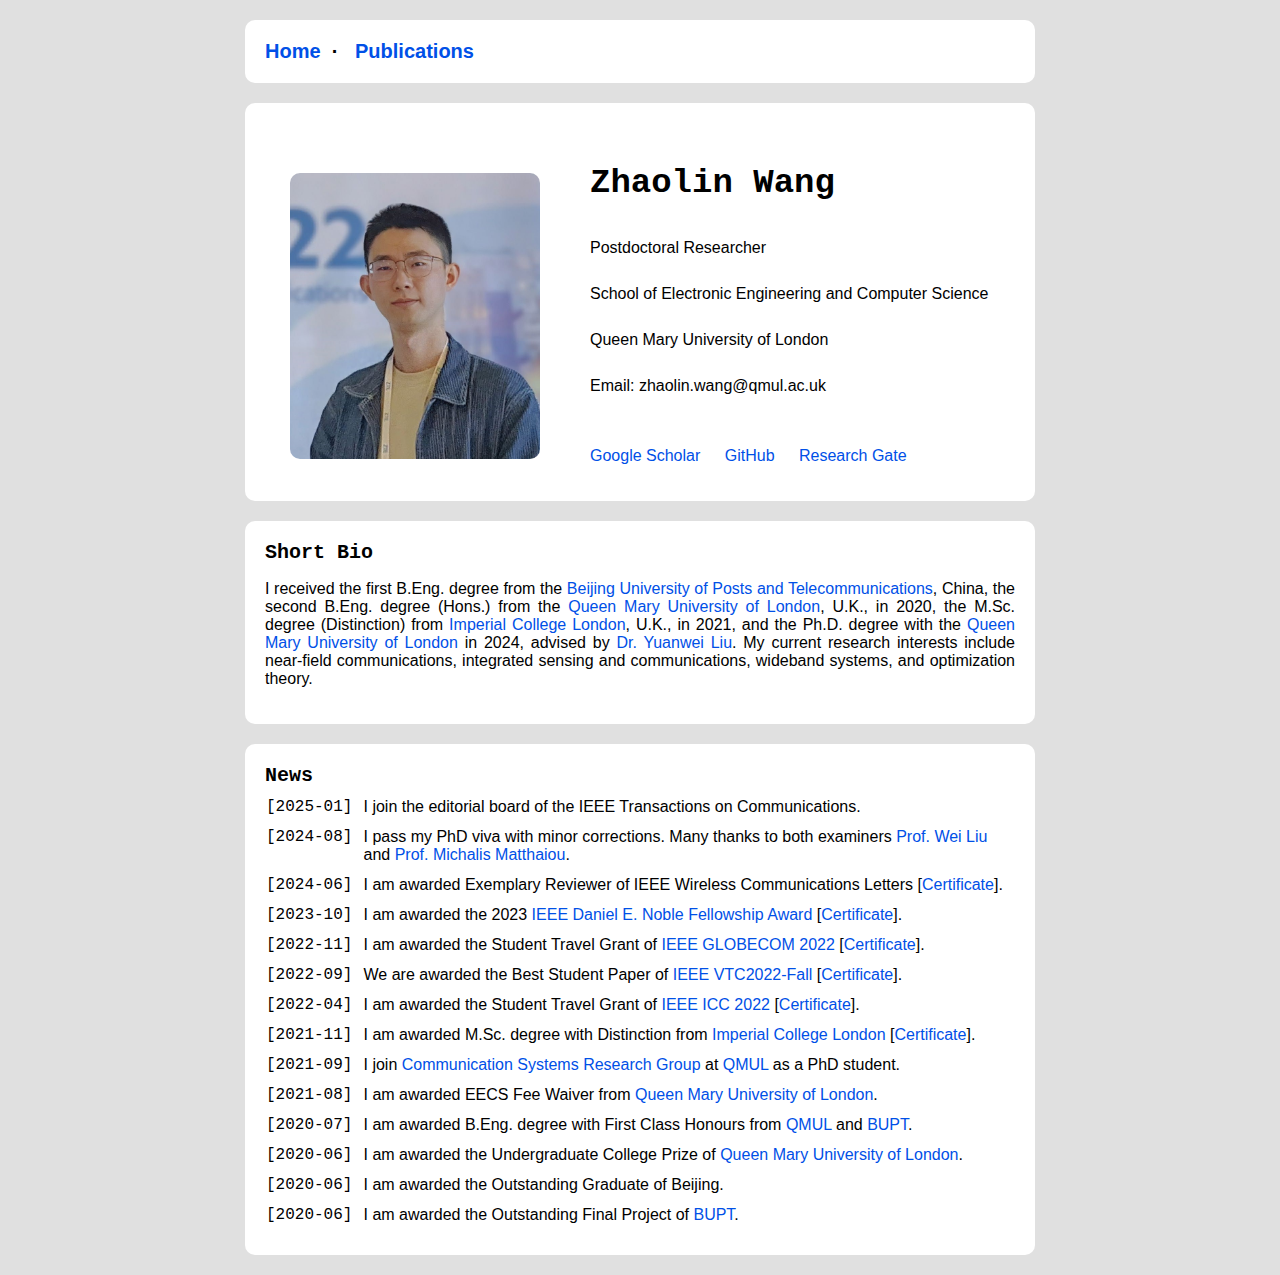
==== index.html @ 1d4fb3a2 "Update index.html" ====
<!DOCTYPE html PUBLIC "-//W3C//DTD XHTML 1.1//EN" "http://www.w3.org/TR/xhtml11/DTD/xhtml11.dtd">
<html xmlns="http://www.w3.org/1999/xhtml" xml:lang="en"><head><meta http-equiv="Content-Type" content="text/html; charset=UTF-8">

<!-- Meta tags for search engines to crawl -->
<meta name="robots" content="index,follow">
<meta name="keywords" content="Zhaolin Wang; 王照霖; Beijing University of Posts and Telecommunications; Queen Mary University of London">
<script src="assets/js/jquery.scrolly.min.js"></script>
<script src="assets/js/jquery.min.js"></script>
<link rel="author" href="https://zhaolin820.github.io/">

<title>Zhaolin Wang - Homepage</title>
<style>
    @media screen and (max-device-width: 480px){
    body{
        -webkit-text-size-adjust: none;
    }
    }
    p { font-size : 16px; }
    h1 { font-size : 34px; margin : 0; padding : 0; }
    h2 { font-size : 20px; margin : 0; padding : 0;}
    h3 { font-size : 18px; margin : 8; padding : 0; }
    body { padding : 0; font-family : -apple-system, BlinkMacSystemFont, "Segoe UI", Roboto, "Helvetica Neue", Arial, "Noto Sans", "Liberation Sans", "Helvetica Neue", Helvetica, Tahoma, Arial,"PingFang SC", "Hiragino Sans GB", "Heiti SC", "Microsoft YaHei", "WenQuanYi Micro Hei", sans-serif, "Apple Color Emoji", "Segoe UI Emoji", "Segoe UI Symbol", "Noto Color Emoji"; font-size : 16px; background-color : rgb(224, 224, 224); }
    .title { width : 650px; margin : 20px auto; }
    .container { width : 750px; margin : 20px auto; border-radius: 10px;  background-color : #fff; padding : 20px;  clear:both;}
    .container_title { width : 750px; margin : 20px auto; border-radius: 10px;  padding : 20px;  clear:both;}
    .iframe_video {float: left; margin-right: 30px}
    #bio {
        padding-top : 20px;
    }
    #me { border : 0 solid black; margin-bottom : 50px; border-radius : 10px; }
    #sidebar { margin-left : 25px; margin-right : 50px; border : 0 solid black; float : left; margin-bottom : 0;}
    a { text-decoration : none; }
    a:hover { text-decoration : underline; }
    a, a:visited { color : #0050e7; }
    .publogo { width: 100 px; margin-right : 20px; float : left; border : 0;}
    .publication { clear : left; padding-bottom : 0px; }
    .publication p { height : 100px; padding-top : 5px;}
    .publication strong a { color : #0000A0; }
    .publication .links { position : relative; top : 15px }
    .publication .links a { margin-right : 20px; }
    .codelogo { margin-right : 10px; float : left; border : 0;}
    .code { clear : left; padding-bottom : 10px; vertical-align :middle;} 
    .code .download a { display : block; margin : 0 15px; float : left;}
    .code strong a { color : #000; }
    .external a { margin : 0 10px; }
    .external a.first { margin : 0 10px 0 0; }
    .date {width:13%; vertical-align: top;}
    .mono_font {font-family:ui-monospace, 
             Menlo, Monaco, 
             "Cascadia Mono", "Segoe UI Mono", 
             "Roboto Mono", 
             "Oxygen Mono", 
             "Ubuntu Mono", 
             "Source Code Pro",
             "Fira Mono", 
             "Droid Sans Mono", 
             "Consolas", "Courier New", monospace;}
</style>

</head>

<body>

    <div class="container">
        <h2>
            <a href="./index.html">Home</a>&nbsp;&nbsp;&middot;&nbsp;&nbsp;
            <!-- <a href="./research.html">Research</a>&nbsp;&nbsp;&middot;&nbsp; -->
            <a href="./publications.html">Publications</a>&nbsp;&nbsp;
            <!-- &middot;&nbsp; -->
            <!-- <a href="./softwares.html">Softwares</a>&nbsp;&nbsp;&middot;&nbsp;
            <a href="./team.html">Team</a>&nbsp;&nbsp;&middot;&nbsp;
            <a href="./services.html">Services</a>&nbsp;&nbsp;&middot;&nbsp;&nbsp;
            <a href="./awards.html">Awards</a> -->
        </h2>
    </div>

	<div class="container">
		<div id="sidebar">
            <img src="./homepage_files/me.jpg" vspace="50 px" width="250 px" id="me" itemprop="photo">
        </div>
		<div id="bio">

            <br>

			<h1>
				<span class="mono_font" itemprop="name">Zhaolin Wang </span>
			</h1>

            <br>

			<p style="line-height:23px;">
				Postdoctoral Researcher
                <br>
                <br>
                School of Electronic Engineering and Computer Science
                <br>
                <br>
                Queen Mary University of London
                <br>
                <br>
                Email: zhaolin.wang@qmul.ac.uk
                <br>
			</p>
            </br>
            <p class="external">
                <a href="https://scholar.google.com/citations?user=86LiyOsAAAAJ&hl" class="first">Google Scholar</a>
                <a href="https://github.com/zhaolin820">GitHub</a>
                <a href="https://www.researchgate.net/profile/Zhaolin-Wang-7">Research Gate</a>
            </p>
		</div>
	</div>

	<div class="container">
		<h2 class="mono_font">Short Bio</h2>
		<p style="text-align:justify;"> 
            I received the first B.Eng. degree from the <a href="https://www.bupt.edu.cn">Beijing University of Posts and Telecommunications</a>, China, the second B.Eng. degree (Hons.) from the <a href="https://www.qmul.ac.uk/">Queen Mary University of London</a>, U.K., in 2020, the M.Sc. degree (Distinction) from <a href="https://www.imperial.ac.uk/">Imperial College London</a>, U.K., in 2021, and the Ph.D. degree with the <a href="https://www.qmul.ac.uk/">Queen Mary University of London</a> in 2024, advised by <a href="https://www.eee.hku.hk/~yuanwei/">Dr. Yuanwei Liu</a>. My current research interests include near-field communications, integrated sensing and communications, wideband systems, and optimization theory.
		</p>
	</div>

    <div class="container">
        <h2 class="mono_font">News </h2>

        <table style="width:100%; border-spacing: 0px 10px;">
            <tr>
                <td class="date mono_font">[2025-01]</td>
                <td>
                    I join the editorial board of the IEEE Transactions on Communications.
                </td>
            </tr>
            <tr>
                <td class="date mono_font">[2024-08]</td>
                <td>
                    I pass my PhD viva with minor corrections. Many thanks to both examiners <a href="https://sites.google.com/site/liuweipage">Prof. Wei Liu</a> and <a href="https://sites.google.com/site/micmatthaiou/home">Prof. Michalis Matthaiou</a>.
                </td>
            </tr>
            <tr>
                <td class="date mono_font">[2024-06]</td>
                <td>
                    I am awarded Exemplary Reviewer of IEEE Wireless Communications Letters [<a href="./homepage_files/WCL_2023_Exemplary_Reviewer.pdf">Certificate</a>].
                </td>
            </tr>
            <tr>
                <td class="date mono_font">[2023-10]</td>
                <td>
                    I am awarded the 2023 <a href="https://vtsociety.org/award/fellowship/ieee-daniel-e-noble-fellowship-award">IEEE Daniel E. Noble Fellowship Award</a> [<a href="./homepage_files/Daniel_E_Noble_Fellowship.jpg">Certificate</a>].
                </td>
            </tr>
            <tr>
                <td class="date mono_font">[2022-11]</td>
                <td>
                    I am awarded the Student Travel Grant of <a href="https://globecom2022.ieee-globecom.org/">IEEE GLOBECOM 2022</a> [<a href="./homepage_files/GLOBECOM_STG_2022.pdf">Certificate</a>].
                </td>
            </tr>
            <tr>
                <td class="date mono_font">[2022-09]</td>
                <td>
                    We are awarded the Best Student Paper of <a href="https://events.vtsociety.org/vtc2022-fall/">IEEE VTC2022-Fall</a> [<a href="./homepage_files/VTC2022-fall_best_paper.pdf">Certificate</a>].
                </td>
            </tr>
            <tr>
                <td class="date mono_font">[2022-04]</td>
                <td>
                    I am awarded the Student Travel Grant of <a href="https://icc2022.ieee-icc.org/index.html">IEEE ICC 2022</a> [<a href="./homepage_files/ICC_STG_2022.pdf">Certificate</a>].
                </td>
            </tr>
            <tr>
                <td class="date mono_font">[2021-11]</td>
                <td>
                    I am awarded M.Sc. degree with Distinction from <a href="https://www.imperial.ac.uk/">Imperial College London</a> [<a href="./homepage_files/Imperial_certificate.pdf">Certificate</a>].
                </td>
            </tr>
            <tr>
                <td class="date mono_font">[2021-09]</td>
                <td>
                    I join <a href="https://csr.eecs.qmul.ac.uk/">Communication Systems Research Group</a> at <a href="https://www.qmul.ac.uk/">QMUL</a> as a PhD student.
                </td>
            </tr>
            <tr>
                <td class="date mono_font">[2021-08]</td>
                <td>
                    I am awarded EECS Fee Waiver from <a href="https://www.qmul.ac.uk/">Queen Mary University of London</a>.
                </td>
            </tr>
            <tr>
                <td class="date mono_font">[2020-07]</td>
                <td>
                    I am awarded B.Eng. degree with First Class Honours from <a href="https://www.qmul.ac.uk/">QMUL</a> and <a href="https://www.bupt.edu.cn">BUPT</a>.
                </td>
            </tr>
            <tr>
                <td class="date mono_font">[2020-06]</td>
                <td>
                    I am awarded the Undergraduate College Prize of <a href="https://www.qmul.ac.uk/">Queen Mary University of London</a>.
                </td>
            </tr>
            <tr>
                <td class="date mono_font">[2020-06]</td>
                <td>
                    I am awarded the Outstanding Graduate of Beijing.
                </td>
            </tr>
            <tr>
                <td class="date mono_font">[2020-06]</td>
                <td>
                    I am awarded the Outstanding Final Project of <a href="https://www.bupt.edu.cn">BUPT</a>.
                </td>
            </tr>
        </table>
    </div>
    <!-- <div style="text-align:right" >
        <a href="https://liuziwei7.github.io/" target="_blank">Page Template</a>
    </div> -->

</body>
</html>
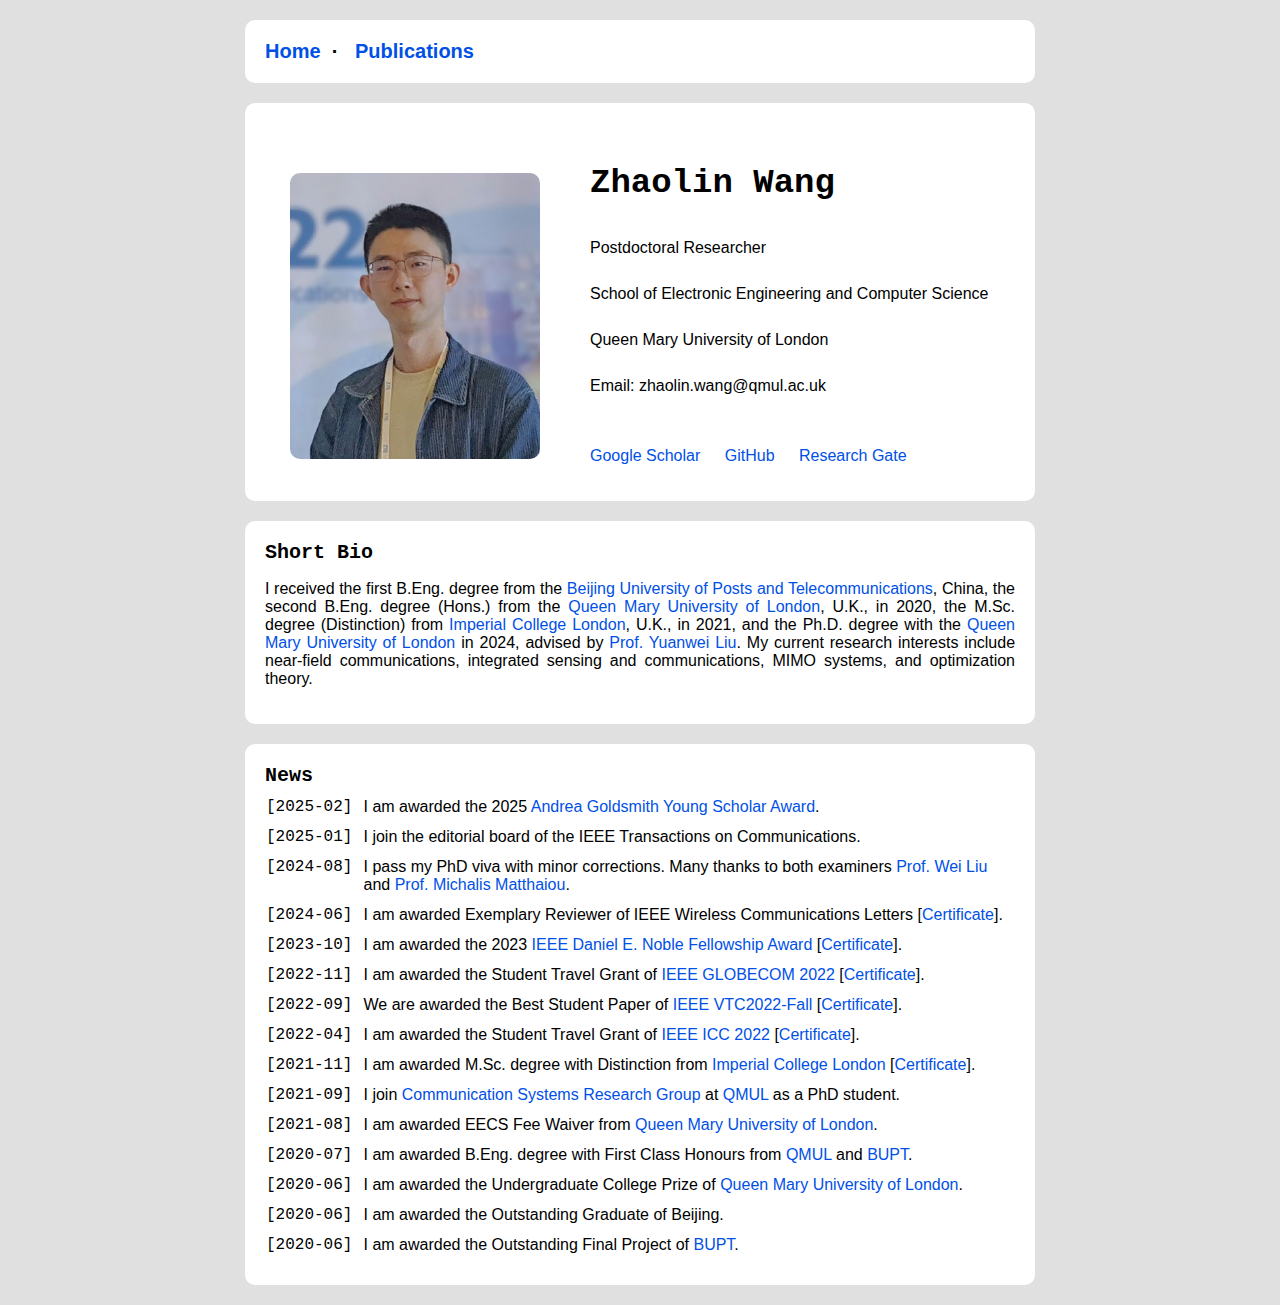
==== commit 6bc77ab5: "update" ====
--- a/index.html
+++ b/index.html
@@ -113,7 +113,7 @@
 	<div class="container">
 		<h2 class="mono_font">Short Bio</h2>
 		<p style="text-align:justify;"> 
-            I received the first B.Eng. degree from the <a href="https://www.bupt.edu.cn">Beijing University of Posts and Telecommunications</a>, China, the second B.Eng. degree (Hons.) from the <a href="https://www.qmul.ac.uk/">Queen Mary University of London</a>, U.K., in 2020, the M.Sc. degree (Distinction) from <a href="https://www.imperial.ac.uk/">Imperial College London</a>, U.K., in 2021, and the Ph.D. degree with the <a href="https://www.qmul.ac.uk/">Queen Mary University of London</a> in 2024, advised by <a href="https://www.eee.hku.hk/~yuanwei/">Dr. Yuanwei Liu</a>. My current research interests include near-field communications, integrated sensing and communications, wideband systems, and optimization theory.
+            I received the first B.Eng. degree from the <a href="https://www.bupt.edu.cn">Beijing University of Posts and Telecommunications</a>, China, the second B.Eng. degree (Hons.) from the <a href="https://www.qmul.ac.uk/">Queen Mary University of London</a>, U.K., in 2020, the M.Sc. degree (Distinction) from <a href="https://www.imperial.ac.uk/">Imperial College London</a>, U.K., in 2021, and the Ph.D. degree with the <a href="https://www.qmul.ac.uk/">Queen Mary University of London</a> in 2024, advised by <a href="https://www.eee.hku.hk/~yuanwei/">Prof. Yuanwei Liu</a>. My current research interests include near-field communications, integrated sensing and communications, MIMO systems, and optimization theory.
 		</p>
 	</div>
 
@@ -121,6 +121,12 @@
         <h2 class="mono_font">News </h2>
 
         <table style="width:100%; border-spacing: 0px 10px;">
+            <tr>
+                <td class="date mono_font">[2025-02]</td>
+                <td>
+                    I am awarded the 2025 <a href="https://comt.committees.comsoc.org/awards/andrea-goldsmith-young-scholars-award">Andrea Goldsmith Young Scholar Award</a>.
+                </td>
+            </tr>
             <tr>
                 <td class="date mono_font">[2025-01]</td>
                 <td>
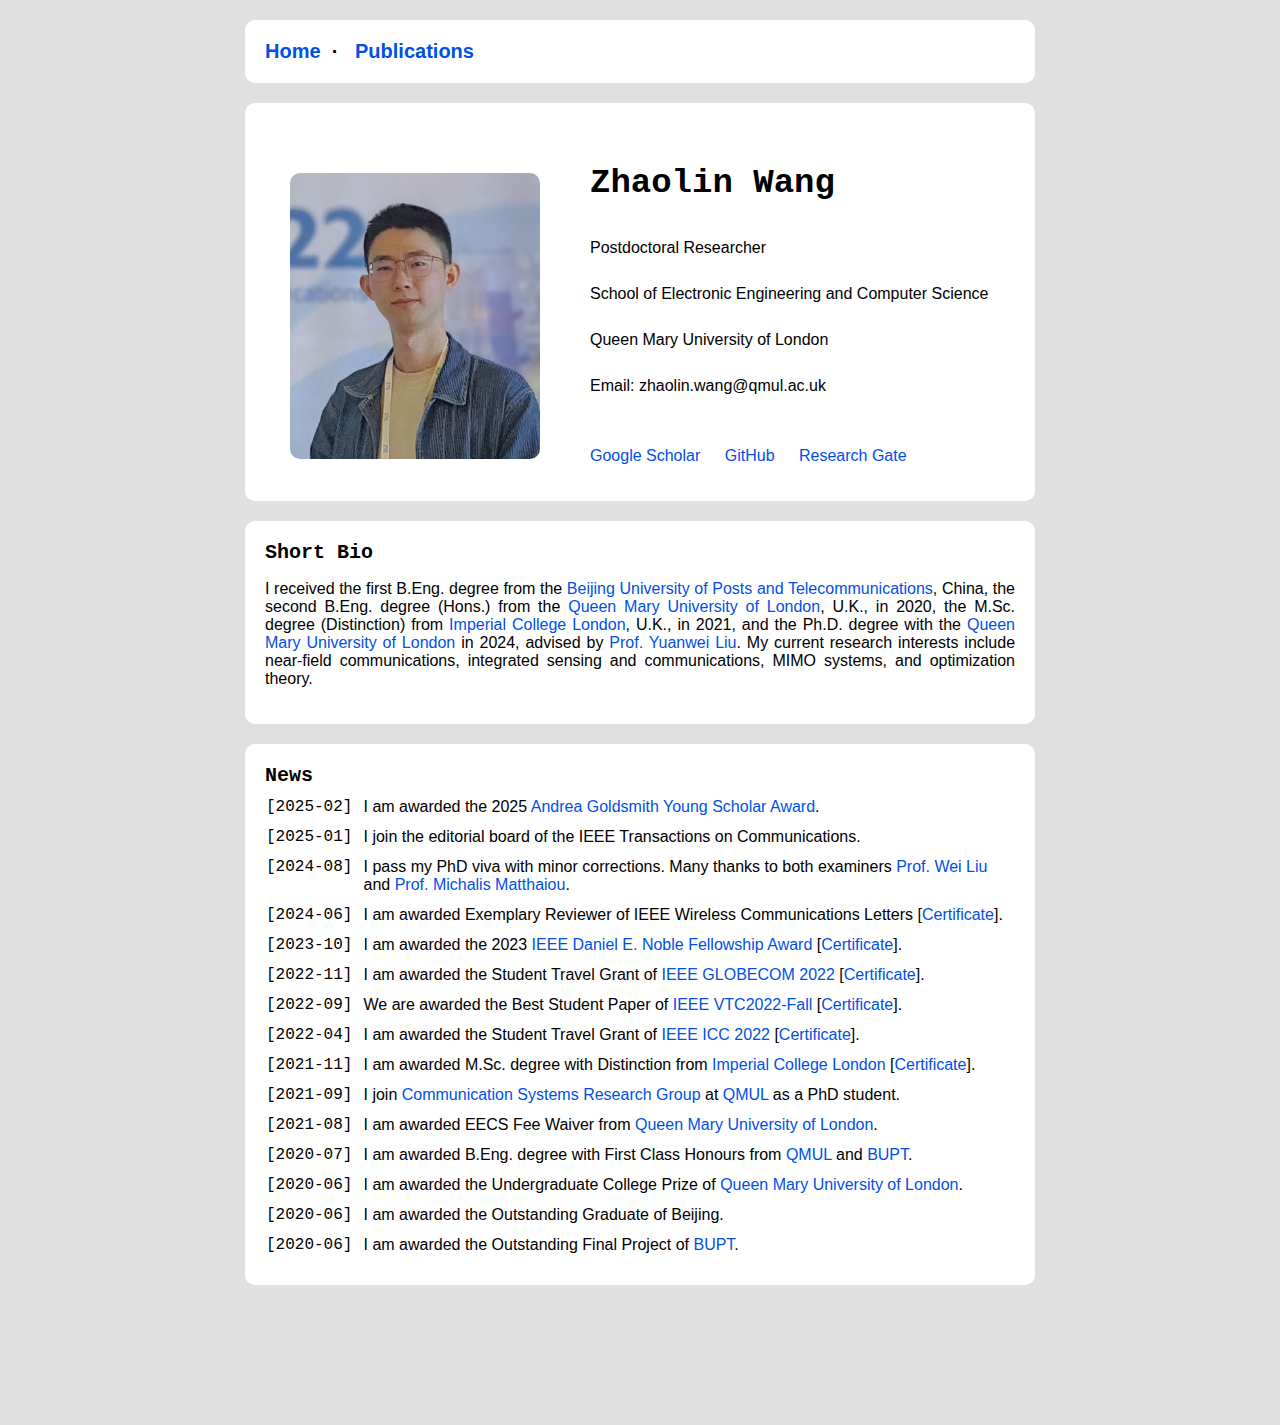
==== commit 68983787: "update" ====
--- a/index.html
+++ b/index.html
@@ -3,9 +3,10 @@
 
 <!-- Meta tags for search engines to crawl -->
 <meta name="robots" content="index,follow">
-<meta name="keywords" content="Zhaolin Wang; 王照霖; Beijing University of Posts and Telecommunications; Queen Mary University of London">
+<meta name="keywords" content="Zhaolin Wang; 王照霖; Queen Mary University of London">
 <script src="assets/js/jquery.scrolly.min.js"></script>
 <script src="assets/js/jquery.min.js"></script>
+<script src="scroll-animation.js"></script>
 <link rel="author" href="https://zhaolin820.github.io/">
 
 <title>Zhaolin Wang - Homepage</title>
@@ -55,13 +56,60 @@
              "Fira Mono", 
              "Droid Sans Mono", 
              "Consolas", "Courier New", monospace;}
+
+    /* 淡入效果 */
+    @keyframes fadeIn {
+        from { opacity: 0; }
+        to { opacity: 1; }
+    }
+
+    .fade-in {
+        animation: fadeIn 1s ease-in-out;
+    }
+
+    /* 悬停效果 */
+    a:hover, img:hover {
+        transform: scale(1.05);
+        transition: transform 0.3s ease;
+    }
+
+    /* 滚动动画 */
+    .scroll-animation {
+        opacity: 0;
+        transform: translateY(20px);
+        transition: opacity 0.6s ease-out, transform 0.6s ease-out;
+    }
+
+    .scroll-animation.visible {
+        opacity: 1;
+        transform: translateY(0);
+    }
+
+    /* 导航栏悬停效果 */
+    h2 a {
+        transition: color 0.3s ease, transform 0.3s ease;
+    }
+
+    h2 a:hover {
+        color: #003366;
+        transform: translateY(-2px);
+    }
+
+    #me {
+    transition: transform 0.3s ease, box-shadow 0.3s ease;
+    }
+
+    #me:hover {
+        transform: scale(1.05);
+        box-shadow: 0 4px 8px rgba(0, 0, 0, 0.2);
+    }
 </style>
 
 </head>
 
 <body>
 
-    <div class="container">
+    <div class="container scroll-animation">
         <h2>
             <a href="./index.html">Home</a>&nbsp;&nbsp;&middot;&nbsp;&nbsp;
             <!-- <a href="./research.html">Research</a>&nbsp;&nbsp;&middot;&nbsp; -->
@@ -74,7 +122,7 @@
         </h2>
     </div>
 
-	<div class="container">
+	<div class="container scroll-animation">
 		<div id="sidebar">
             <img src="./homepage_files/me.jpg" vspace="50 px" width="250 px" id="me" itemprop="photo">
         </div>
@@ -110,14 +158,14 @@
 		</div>
 	</div>
 
-	<div class="container">
+	<div class="container scroll-animation">
 		<h2 class="mono_font">Short Bio</h2>
 		<p style="text-align:justify;"> 
             I received the first B.Eng. degree from the <a href="https://www.bupt.edu.cn">Beijing University of Posts and Telecommunications</a>, China, the second B.Eng. degree (Hons.) from the <a href="https://www.qmul.ac.uk/">Queen Mary University of London</a>, U.K., in 2020, the M.Sc. degree (Distinction) from <a href="https://www.imperial.ac.uk/">Imperial College London</a>, U.K., in 2021, and the Ph.D. degree with the <a href="https://www.qmul.ac.uk/">Queen Mary University of London</a> in 2024, advised by <a href="https://www.eee.hku.hk/~yuanwei/">Prof. Yuanwei Liu</a>. My current research interests include near-field communications, integrated sensing and communications, MIMO systems, and optimization theory.
 		</p>
 	</div>
 
-    <div class="container">
+    <div class="container scroll-animation">
         <h2 class="mono_font">News </h2>
 
         <table style="width:100%; border-spacing: 0px 10px;">
@@ -217,5 +265,12 @@
         <a href="https://liuziwei7.github.io/" target="_blank">Page Template</a>
     </div> -->
 
+    <div class="container scroll-animation" style="text-align: center; background-color: #f8f9fa;">
+        <p style="font-size: 14px; color: #666;">
+            &copy; 2025 Zhaolin Wang. All rights reserved. 
+            <br>
+            Page template inspired by <a href="https://liuziwei7.github.io/" target="_blank">Liu Ziwei</a>.
+        </p>
+    </div>
 </body>
 </html>
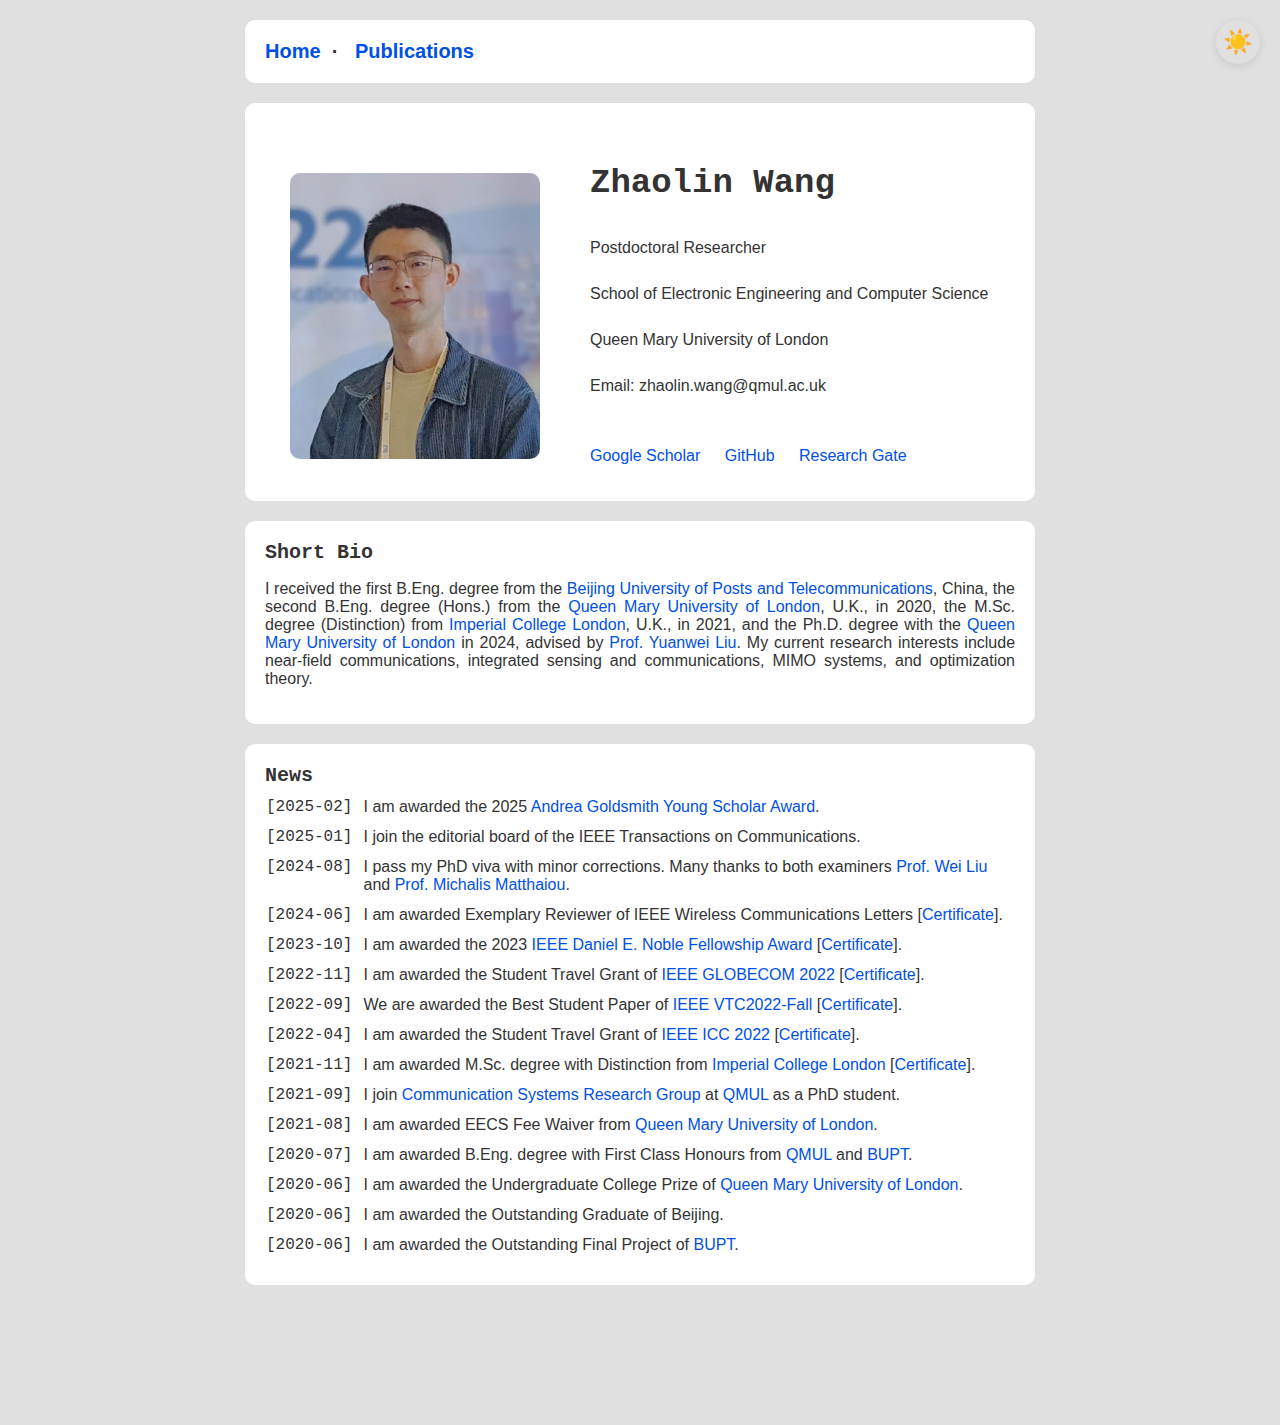
==== commit 38b6333b: "update" ====
--- a/index.html
+++ b/index.html
@@ -1,12 +1,27 @@
 <!DOCTYPE html PUBLIC "-//W3C//DTD XHTML 1.1//EN" "http://www.w3.org/TR/xhtml11/DTD/xhtml11.dtd">
 <html xmlns="http://www.w3.org/1999/xhtml" xml:lang="en"><head><meta http-equiv="Content-Type" content="text/html; charset=UTF-8">
+
+<script>
+    // Immediate theme initialization
+    (function() {
+        const savedTheme = localStorage.getItem('theme');
+        const systemDark = window.matchMedia('(prefers-color-scheme: dark)').matches;
+        document.documentElement.setAttribute('data-theme', 
+            savedTheme || (systemDark ? 'dark' : 'light')
+        );
+    })();
+</script>
+    
 
 <!-- Meta tags for search engines to crawl -->
 <meta name="robots" content="index,follow">
 <meta name="keywords" content="Zhaolin Wang; 王照霖; Queen Mary University of London">
 <script src="assets/js/jquery.scrolly.min.js"></script>
 <script src="assets/js/jquery.min.js"></script>
-<script src="scroll-animation.js"></script>
+<script src="scroll_animation.js"></script>
+<script src="dark_mode.js"></script>
+<link rel="stylesheet" href="scroll_animation.css">
+<link rel="stylesheet" href="dark_mode_button.css">
 <link rel="author" href="https://zhaolin820.github.io/">
 
 <title>Zhaolin Wang - Homepage</title>
@@ -56,52 +71,69 @@
              "Fira Mono", 
              "Droid Sans Mono", 
              "Consolas", "Courier New", monospace;}
-
-    /* 淡入效果 */
-    @keyframes fadeIn {
-        from { opacity: 0; }
-        to { opacity: 1; }
-    }
-
-    .fade-in {
-        animation: fadeIn 1s ease-in-out;
-    }
-
-    /* 悬停效果 */
-    a:hover, img:hover {
-        transform: scale(1.05);
-        transition: transform 0.3s ease;
-    }
-
-    /* 滚动动画 */
-    .scroll-animation {
-        opacity: 0;
-        transform: translateY(20px);
-        transition: opacity 0.6s ease-out, transform 0.6s ease-out;
-    }
-
-    .scroll-animation.visible {
-        opacity: 1;
-        transform: translateY(0);
-    }
-
-    /* 导航栏悬停效果 */
-    h2 a {
-        transition: color 0.3s ease, transform 0.3s ease;
-    }
-
-    h2 a:hover {
-        color: #003366;
-        transform: translateY(-2px);
-    }
-
-    #me {
-    transition: transform 0.3s ease, box-shadow 0.3s ease;
-    }
-
-    #me:hover {
-        transform: scale(1.05);
-        box-shadow: 0 4px 8px rgba(0, 0, 0, 0.2);
+    
+    /* dark mode css */
+    :root {
+    --bg-color: #ffffff;
+    --text-color: #333333;
+    --container-bg: #ffffff;
+    --link-color: #0050e7;
+    --body-bg: #e0e0e0;
+    }
+
+    [data-theme="dark"] {
+        --bg-color: #1a1a1a;
+        --text-color: #e0e0e0;
+        --container-bg: #2d2d2d;
+        --link-color: #7aa6ff;
+        --body-bg: #121212;
+    }
+
+    html {
+        background: var(--body-bg);
+        transition: background-color 0.3s ease;
+    }
+
+    body {
+        background-color: var(--body-bg);
+        color: var(--text-color);
+        transition: background-color 0.3s ease, color 0.3s ease;
+    }
+
+    .container {
+        background-color: var(--container-bg);
+    }
+
+    a, a:visited {
+        color: var(--link-color);
+    }
+
+    /* a:hover {
+        color: var(--link-color);
+        opacity: 0.8;  
+    } */
+
+    .pub-note.highlight {
+        background: #332900;
+        color: #ffd700;
+        border-color: #665200;
+    }
+
+    /* .pub-note.award {
+        background: #003311;
+        color: #00cc66;
+        border-color: #006633;
+    } */
+
+    #theme-toggle {
+        position: fixed;
+        top: 20px;
+        right: 20px;
+        cursor: pointer;
+        background: none;
+        border: none;
+        font-size: 24px;
+        color: var(--text-color);
     }
 </style>
 
@@ -261,16 +293,33 @@
             </tr>
         </table>
     </div>
-    <!-- <div style="text-align:right" >
-        <a href="https://liuziwei7.github.io/" target="_blank">Page Template</a>
-    </div> -->
-
-    <div class="container scroll-animation" style="text-align: center; background-color: #f8f9fa;">
-        <p style="font-size: 14px; color: #666;">
+
+
+    <div class="container scroll-animation" style="text-align: center;">
+        <p style="font-size: 14px;">
             &copy; 2025 Zhaolin Wang. All rights reserved. 
             <br>
-            Page template inspired by <a href="https://liuziwei7.github.io/" target="_blank">Liu Ziwei</a>.
+            Page template inspired by <a href="https://liuziwei7.github.io/" target="_blank">Ziwei Liu</a>.
         </p>
     </div>
+
+
+    <!-- button for dark/light mode -->
+    <button id="theme-toggle" class="theme-toggle" aria-label="Toggle theme">
+        <svg class="sun" xmlns="http://www.w3.org/2000/svg" width="24" height="24" viewBox="0 0 24 24" fill="none" stroke="currentColor" stroke-width="2" stroke-linecap="round" stroke-linejoin="round">
+        <circle cx="12" cy="12" r="5"></circle>
+        <line x1="12" y1="1" x2="12" y2="3"></line>
+        <line x1="12" y1="21" x2="12" y2="23"></line>
+        <line x1="4.22" y1="4.22" x2="5.64" y2="5.64"></line>
+        <line x1="18.36" y1="18.36" x2="19.78" y2="19.78"></line>
+        <line x1="1" y1="12" x2="3" y2="12"></line>
+        <line x1="21" y1="12" x2="23" y2="12"></line>
+        <line x1="4.22" y1="19.78" x2="5.64" y2="18.36"></line>
+        <line x1="18.36" y1="5.64" x2="19.78" y2="4.22"></line>
+        </svg>
+        <svg class="moon" xmlns="http://www.w3.org/2000/svg" width="24" height="24" viewBox="0 0 24 24" fill="none" stroke="currentColor" stroke-width="2" stroke-linecap="round" stroke-linejoin="round">
+        <path d="M21 12.79A9 9 0 1 1 11.21 3 7 7 0 0 0 21 12.79z"></path>
+        </svg>
+    </button>
 </body>
 </html>
--- a/scroll_animation.css
+++ b/scroll_animation.css
@@ -0,0 +1,47 @@
+/* 淡入效果 */
+@keyframes fadeIn {
+    from { opacity: 0; }
+    to { opacity: 1; }
+}
+
+.fade-in {
+    animation: fadeIn 1s ease-in-out;
+}
+
+/* 悬停效果 */
+a:hover, img:hover {
+    transform: scale(1.05);
+    transition: transform 0.3s ease;
+}
+
+/* 滚动动画 */
+.scroll-animation {
+    opacity: 0;
+    transform: translateY(20px);
+    transition: opacity 0.6s ease-out, transform 0.6s ease-out;
+}
+
+.scroll-animation.visible {
+    opacity: 1;
+    transform: translateY(0);
+}
+
+/* 导航栏动态下划线 */
+h2 a {
+    position: relative;
+    padding-bottom: 3px;
+}
+h2 a:hover {text-decoration : none; }
+h2 a::after {
+    content: '';
+    position: absolute;
+    bottom: 0;
+    left: 0;
+    width: 0;
+    height: 2px;
+    background: var(--link-color);
+    transition: width 0.3s ease;
+}
+h2 a:hover::after {
+    width: 100%;
+}--- a/dark_mode_button.css
+++ b/dark_mode_button.css
@@ -0,0 +1,53 @@
+
+.theme-toggle {
+position: fixed;
+top: 20px;
+right: 20px;
+cursor: pointer;
+background: var(--container-bg);
+border: 2px solid var(--text-color);
+border-radius: 50%;
+width: 44px;
+height: 44px;
+display: flex;
+align-items: center;
+justify-content: center;
+transition: all 0.3s ease;
+box-shadow: 0 2px 8px rgba(0,0,0,0.1);
+z-index: 1000;
+}
+
+.theme-toggle:hover {
+transform: scale(1.1);
+box-shadow: 0 4px 12px rgba(0,0,0,0.15);
+}
+
+.theme-toggle svg {
+position: absolute;
+width: 24px;
+height: 24px;
+transition: opacity 0.3s ease, transform 0.3s ease;
+}
+
+.theme-toggle .moon {
+opacity: 0;
+transform: rotate(-45deg);
+}
+
+[data-theme="dark"] .theme-toggle .sun {
+opacity: 0;
+transform: rotate(45deg);
+}
+
+[data-theme="dark"] .theme-toggle .moon {
+opacity: 1;
+transform: rotate(0);
+}
+
+.theme-toggle:hover .sun {
+color: #ffd700;
+}
+
+[data-theme="dark"] .theme-toggle:hover .moon {
+color: #7aa6ff;
+}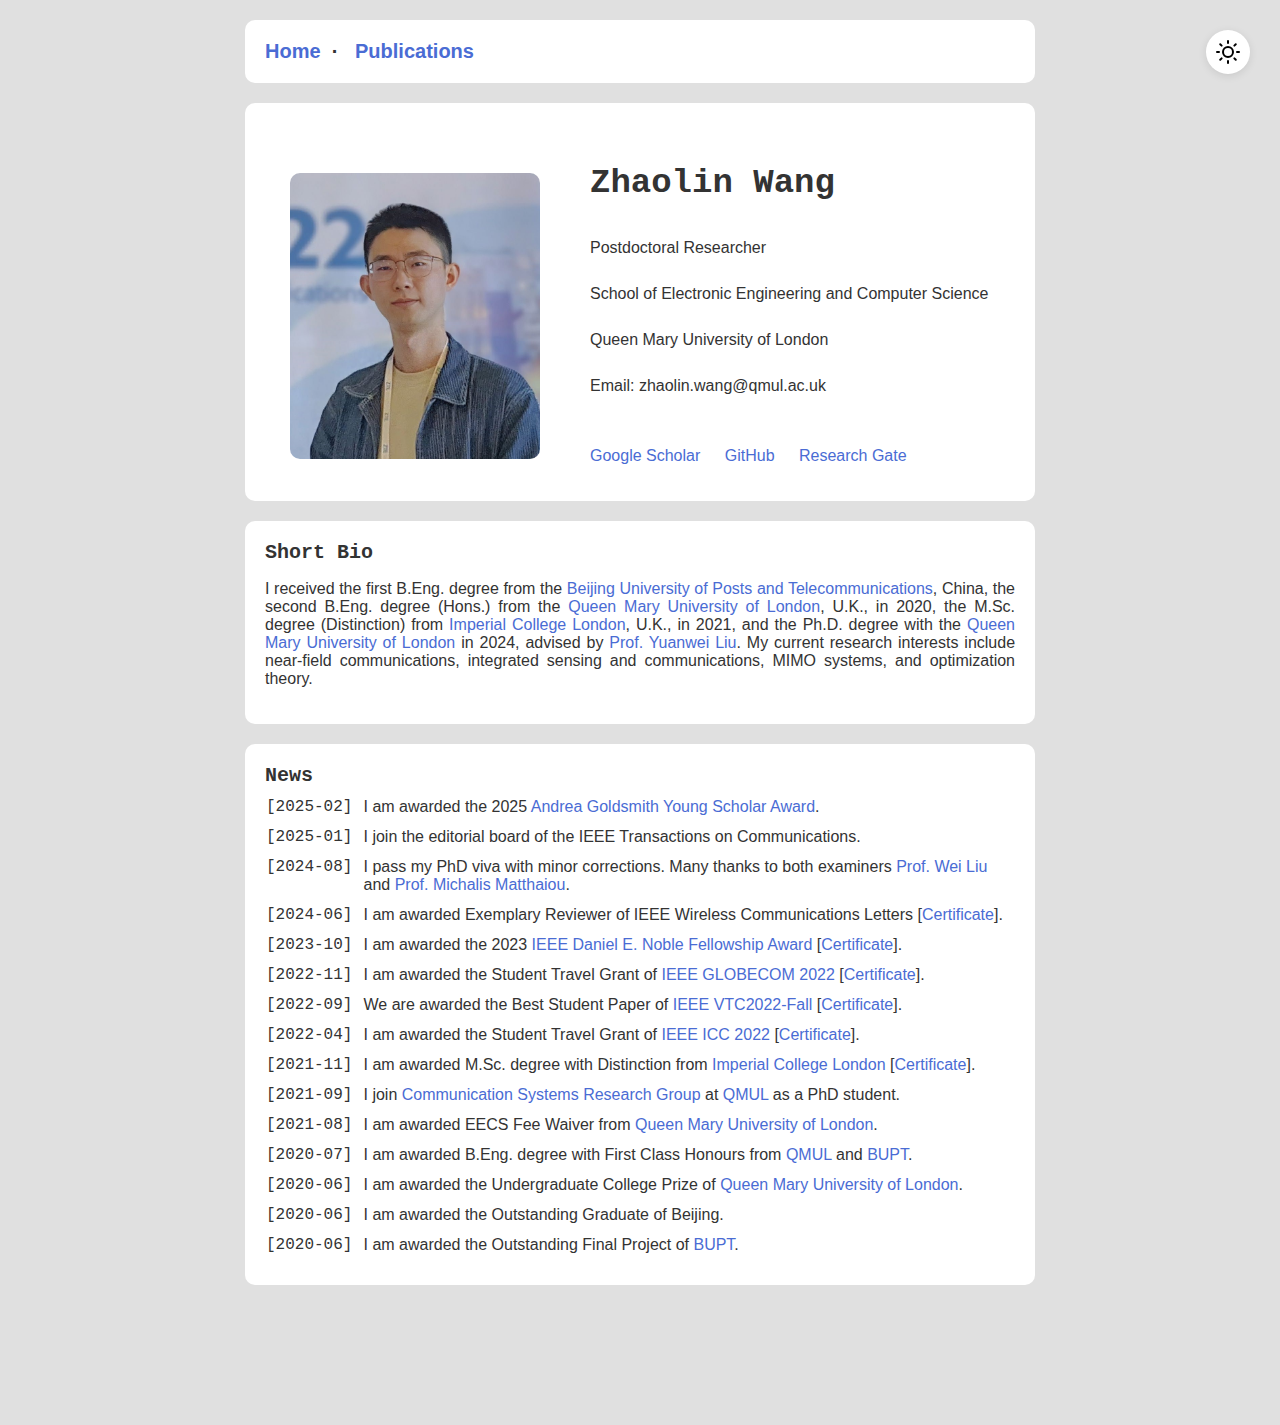
==== commit 593c6ce0: "update" ====
--- a/index.html
+++ b/index.html
@@ -3,12 +3,28 @@
 
 <script>
     // Immediate theme initialization
-    (function() {
-        const savedTheme = localStorage.getItem('theme');
+    // (function() {
+    //     const savedTheme = localStorage.getItem('theme');
+    //     const systemDark = window.matchMedia('(prefers-color-scheme: dark)').matches;
+    //     document.documentElement.setAttribute('data-theme', 
+    //         savedTheme || (systemDark ? 'dark' : 'light')
+    //     );
+    // })();
+
+    // 即时主题初始化 (需在所有CSS加载前执行)
+    (function(){
+        // 优先使用sessionStorage，其次系统偏好
+        const sessionTheme = sessionStorage.getItem('theme');
         const systemDark = window.matchMedia('(prefers-color-scheme: dark)').matches;
+        
         document.documentElement.setAttribute('data-theme', 
-            savedTheme || (systemDark ? 'dark' : 'light')
+            sessionTheme || (systemDark ? 'dark' : 'light')
         );
+        
+        // 初始化后添加过渡效果
+        setTimeout(() => {
+            document.documentElement.style.transition = 'background-color 0.3s ease, color 0.3s ease';
+        }, 10);
     })();
 </script>
     
@@ -74,18 +90,18 @@
     
     /* dark mode css */
     :root {
-    --bg-color: #ffffff;
-    --text-color: #333333;
-    --container-bg: #ffffff;
-    --link-color: #0050e7;
-    --body-bg: #e0e0e0;
+        --bg-color: #ffffff;
+        --text-color: #333;         
+        --container-bg: #ffffff;
+        --link-color: #4A6CD4;
+        --body-bg: #e0e0e0;
     }
 
     [data-theme="dark"] {
         --bg-color: #1a1a1a;
-        --text-color: #e0e0e0;
+        --text-color: #EEE;      
         --container-bg: #2d2d2d;
-        --link-color: #7aa6ff;
+        --link-color: #7D9FFF;
         --body-bg: #121212;
     }
 
@@ -125,15 +141,22 @@
         border-color: #006633;
     } */
 
-    #theme-toggle {
+
+    .theme-toggle {
         position: fixed;
-        top: 20px;
-        right: 20px;
+        top: 30px;
+        right: 30px;
         cursor: pointer;
-        background: none;
+        background: var(--container-bg);
         border: none;
-        font-size: 24px;
-        color: var(--text-color);
+        width: 44px;
+        height: 44px;
+        display: flex;
+        align-items: center;
+        justify-content: center;
+        transition: all 0.3s ease;
+        box-shadow: 0 2px 8px rgba(0,0,0,0.1);
+        z-index: 1000;
     }
 </style>
 
@@ -151,6 +174,7 @@
             <a href="./team.html">Team</a>&nbsp;&nbsp;&middot;&nbsp;
             <a href="./services.html">Services</a>&nbsp;&nbsp;&middot;&nbsp;&nbsp;
             <a href="./awards.html">Awards</a> -->
+
         </h2>
     </div>
 
@@ -304,7 +328,6 @@
     </div>
 
 
-    <!-- button for dark/light mode -->
     <button id="theme-toggle" class="theme-toggle" aria-label="Toggle theme">
         <svg class="sun" xmlns="http://www.w3.org/2000/svg" width="24" height="24" viewBox="0 0 24 24" fill="none" stroke="currentColor" stroke-width="2" stroke-linecap="round" stroke-linejoin="round">
         <circle cx="12" cy="12" r="5"></circle>
